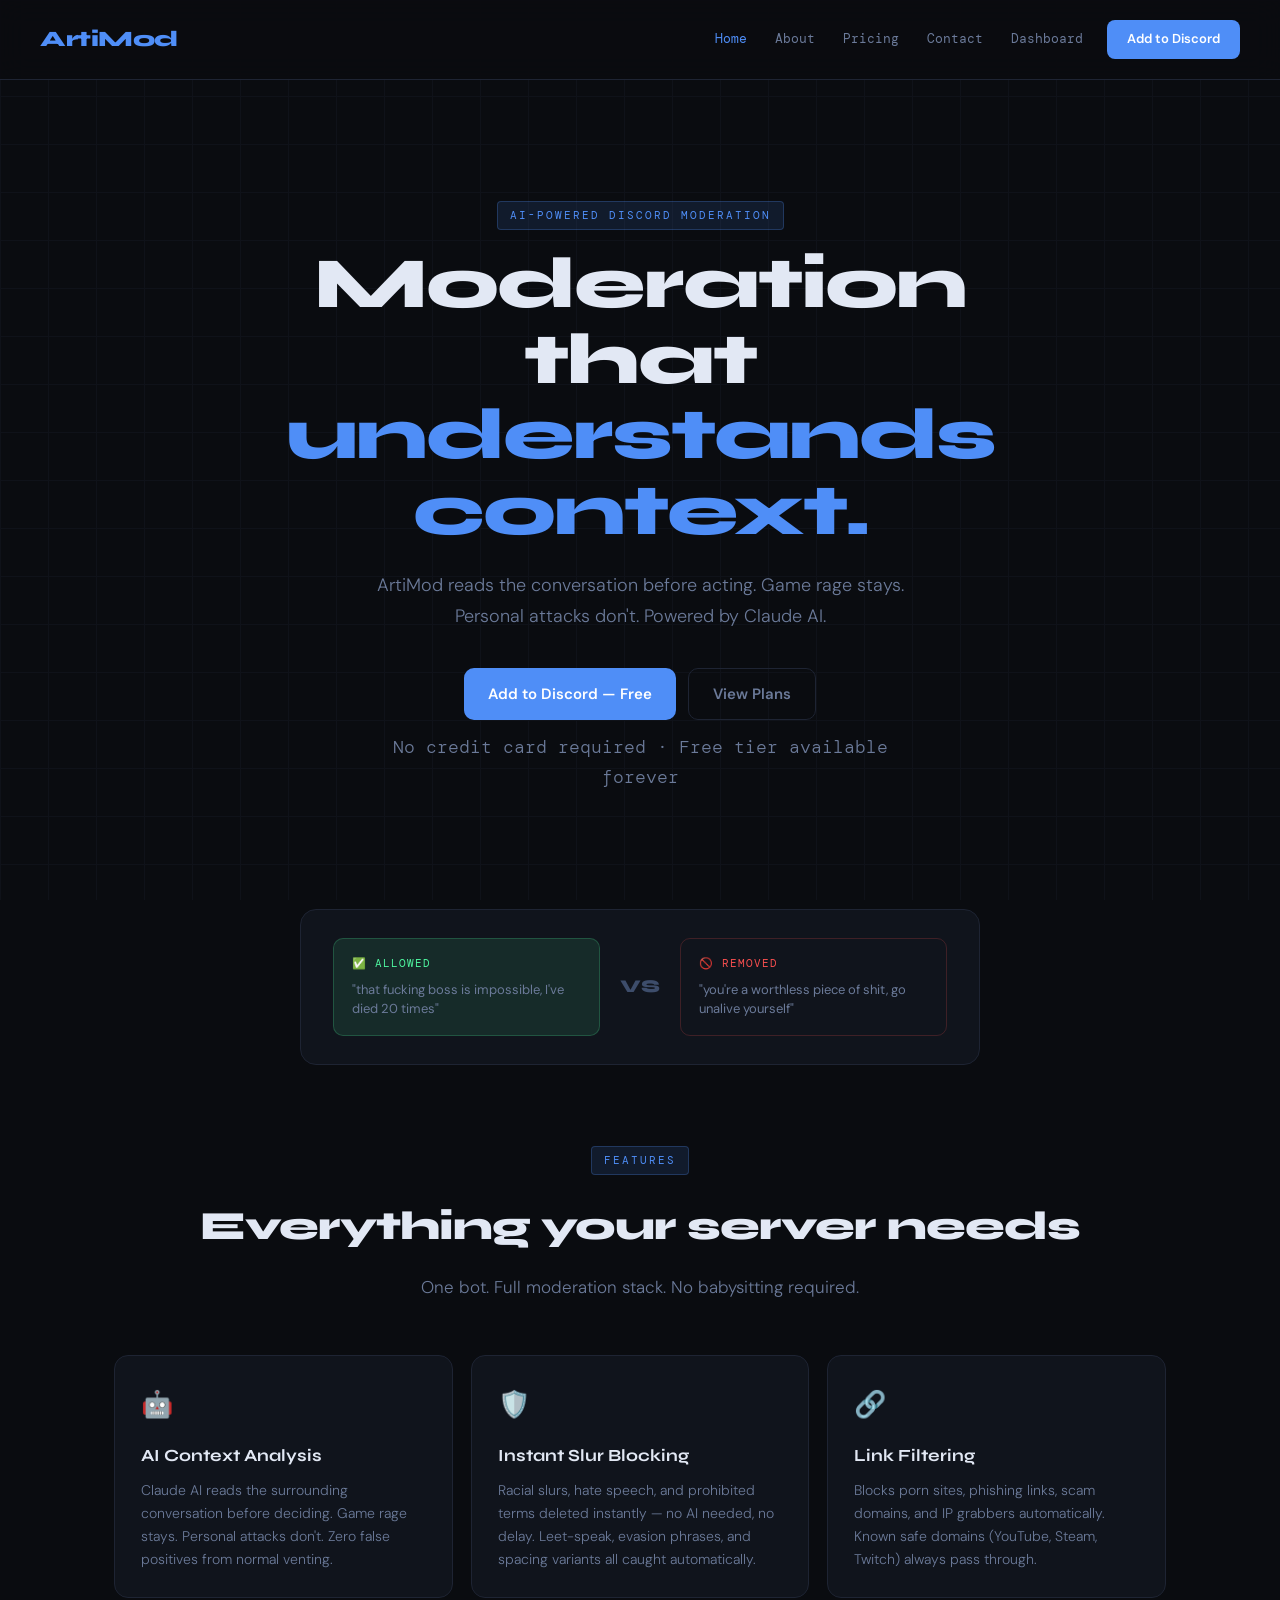
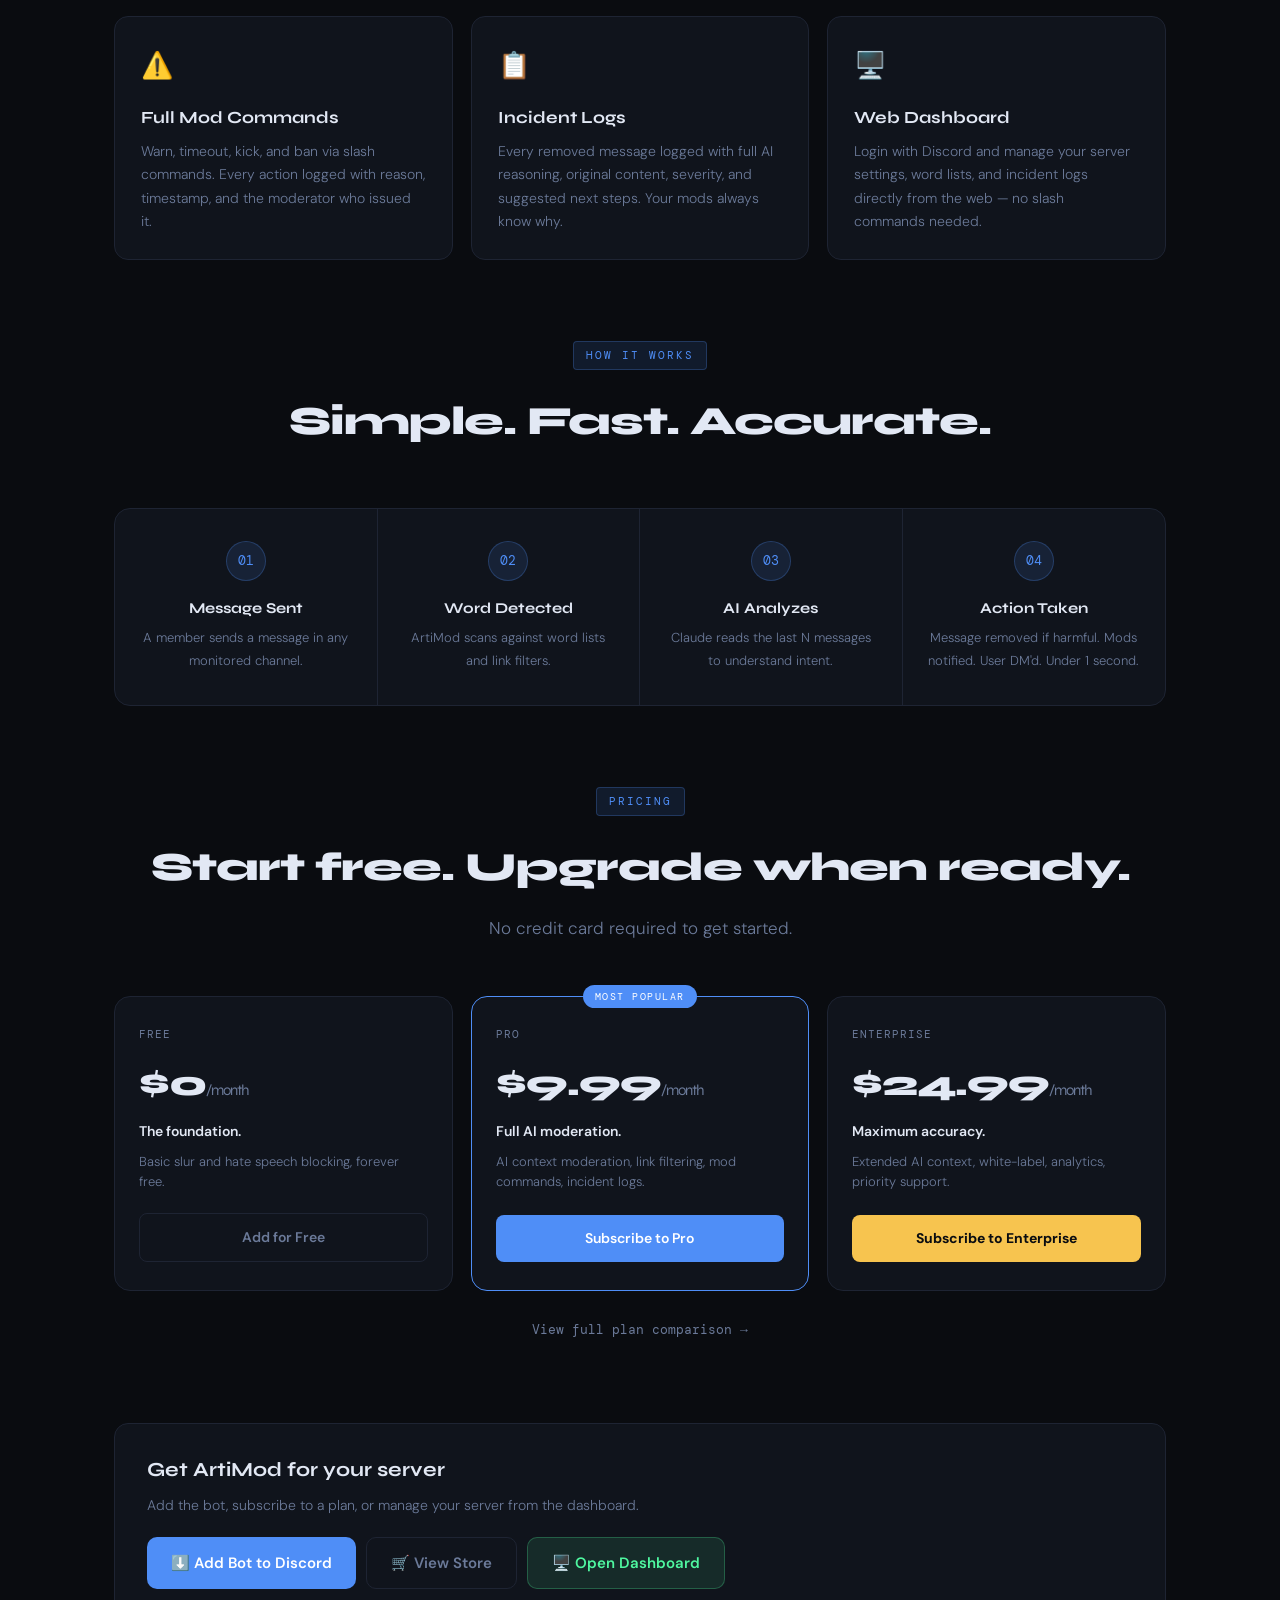
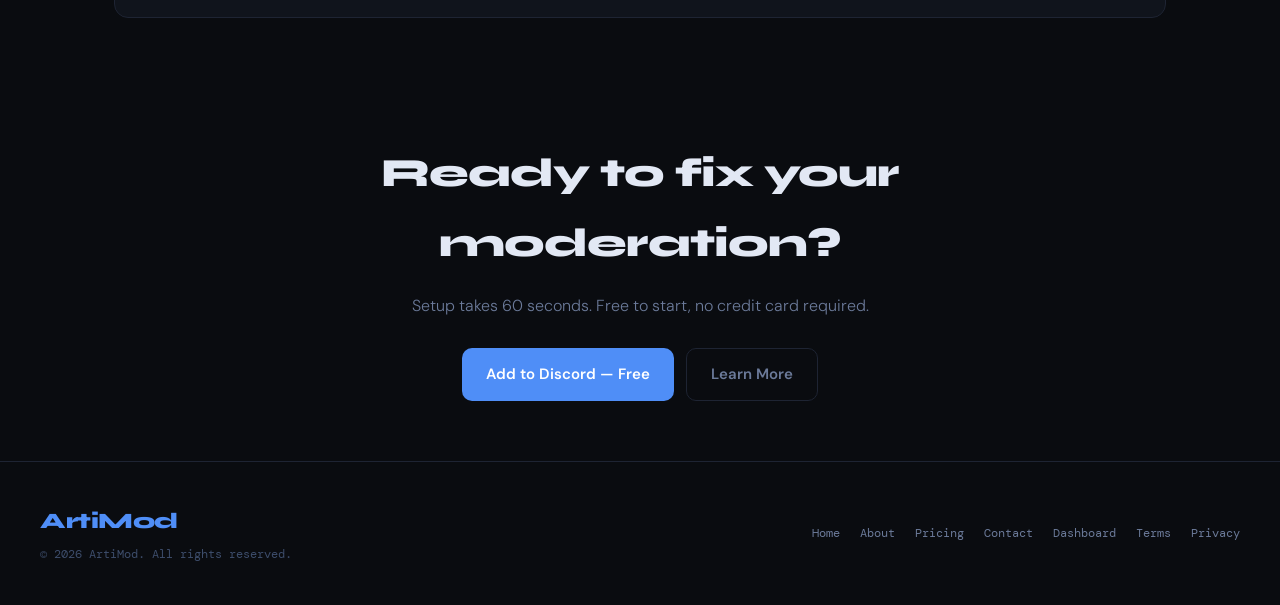
==== index.html @ 56ae344a "complete website rebuild" ====
<!DOCTYPE html>
<html lang="en">
<head>
  <meta charset="UTF-8">
  <meta name="viewport" content="width=device-width, initial-scale=1.0">
  <title>ArtiMod — AI-Powered Discord Moderation</title>
  <meta name="description" content="Context-aware Discord moderation powered by Claude AI. Game rage stays. Personal attacks don't.">
  <link rel="preconnect" href="https://fonts.googleapis.com">
  <link rel="preconnect" href="https://fonts.gstatic.com" crossorigin>
  <link href="https://fonts.googleapis.com/css2?family=Syne:wght@400;600;700;800&family=DM+Mono:wght@400;500&family=DM+Sans:wght@300;400;500;600&display=swap" rel="stylesheet">
  <link rel="stylesheet" href="shared.css">
  <style>
    /* ── Hero ── */
    .hero{position:relative;z-index:1;text-align:center;padding:120px 24px 80px;max-width:860px;margin:0 auto;}
    .hero h1{font-family:'Syne',sans-serif;font-size:clamp(38px,7vw,72px);font-weight:800;line-height:1.05;letter-spacing:-2px;margin-bottom:22px;}
    .hero h1 span{color:var(--accent);}
    .hero p{font-size:18px;color:var(--muted);font-weight:300;max-width:540px;margin:0 auto 36px;line-height:1.7;}
    .hero-btns{display:flex;gap:12px;justify-content:center;flex-wrap:wrap;margin-bottom:12px;}
    .hero-sub{font-size:12px;color:var(--dim);font-family:'DM Mono',monospace;}
    /* ── Context banner ── */
    .ctx-banner{position:relative;z-index:1;max-width:680px;margin:0 auto 80px;background:var(--surface);border:1px solid var(--border);border-radius:16px;padding:28px 32px;display:grid;grid-template-columns:1fr auto 1fr;gap:20px;align-items:center;}
    .ctx-example{padding:16px 18px;border-radius:10px;font-size:14px;line-height:1.5;}
    .ctx-good{background:var(--green-dim);border:1px solid rgba(79,247,160,.2);}
    .ctx-bad {background:var(--red-dim); border:1px solid rgba(247,79,79,.2);}
    .ctx-label-good{color:var(--green);font-family:'DM Mono',monospace;font-size:11px;letter-spacing:1px;text-transform:uppercase;margin-bottom:8px;}
    .ctx-label-bad {color:var(--red); font-family:'DM Mono',monospace;font-size:11px;letter-spacing:1px;text-transform:uppercase;margin-bottom:8px;}
    .ctx-text{color:var(--muted);font-size:13px;}
    .ctx-vs{text-align:center;font-family:'Syne',sans-serif;font-size:18px;font-weight:800;color:var(--dim);}
    /* ── Features ── */
    .feat-grid{display:grid;grid-template-columns:repeat(auto-fit,minmax(300px,1fr));gap:18px;}
    .feat-card{background:var(--surface);border:1px solid var(--border);border-radius:14px;padding:26px;transition:border-color .2s,transform .2s;}
    .feat-card:hover{border-color:var(--accent-glow);transform:translateY(-2px);}
    .feat-icon{font-size:26px;margin-bottom:14px;}
    .feat-card h3{font-family:'Syne',sans-serif;font-size:17px;font-weight:700;margin-bottom:8px;}
    .feat-card p{color:var(--muted);font-size:14px;font-weight:300;line-height:1.65;}
    /* ── How it works ── */
    .how-grid{display:grid;grid-template-columns:repeat(auto-fit,minmax(200px,1fr));gap:0;background:var(--surface);border:1px solid var(--border);border-radius:16px;overflow:hidden;}
    .how-step{padding:32px 24px;text-align:center;border-right:1px solid var(--border);}
    .how-step:last-child{border-right:none;}
    .step-num{width:40px;height:40px;border-radius:50%;background:var(--accent-dim);border:1px solid var(--accent-glow);display:flex;align-items:center;justify-content:center;margin:0 auto 14px;font-family:'DM Mono',monospace;font-size:13px;color:var(--accent);}
    .how-step h3{font-family:'Syne',sans-serif;font-size:15px;font-weight:700;margin-bottom:6px;}
    .how-step p{color:var(--muted);font-size:13px;font-weight:300;}
    /* ── CTA ── */
    .cta-section{position:relative;z-index:1;text-align:center;padding:60px 24px;max-width:580px;margin:0 auto;}
    .cta-section h2{font-family:'Syne',sans-serif;font-size:clamp(26px,4vw,40px);font-weight:800;letter-spacing:-1px;margin-bottom:14px;}
    .cta-section p{color:var(--muted);font-size:16px;margin-bottom:28px;font-weight:300;}
    /* ── Pricing preview ── */
    .price-grid{display:grid;grid-template-columns:repeat(3,1fr);gap:18px;margin-bottom:24px;}
    .price-card{background:var(--surface);border:1px solid var(--border);border-radius:16px;padding:28px 24px;position:relative;display:flex;flex-direction:column;}
    .price-card.featured{border-color:var(--accent);}
    .featured-badge{position:absolute;top:-12px;left:50%;transform:translateX(-50%);background:var(--accent);color:#fff;font-family:'DM Mono',monospace;font-size:10px;letter-spacing:1.5px;text-transform:uppercase;padding:3px 12px;border-radius:20px;white-space:nowrap;}
    .price-tier{font-family:'DM Mono',monospace;font-size:11px;letter-spacing:1px;text-transform:uppercase;color:var(--muted);margin-bottom:8px;}
    .price-amount{font-family:'Syne',sans-serif;font-size:36px;font-weight:800;letter-spacing:-1px;margin-bottom:4px;}
    .price-amount span{font-size:15px;color:var(--muted);font-weight:400;}
    .price-tagline{font-size:14px;font-weight:600;margin-bottom:8px;}
    .price-desc{color:var(--muted);font-size:13px;font-weight:300;margin-bottom:20px;line-height:1.6;flex-grow:1;}
    .price-btn{display:block;text-align:center;padding:11px;border-radius:8px;font-weight:600;font-size:14px;text-decoration:none;transition:all .2s;margin-top:auto;}
    .price-btn-primary{background:var(--accent);color:#fff;}
    .price-btn-primary:hover{opacity:.88;}
    .price-btn-outline{border:1px solid var(--border);color:var(--muted);}
    .price-btn-outline:hover{border-color:var(--accent);color:var(--accent);}
    .price-btn-yellow{background:var(--yellow);color:#0a0c10;font-weight:700;}
    .price-btn-yellow:hover{opacity:.88;}
    .pricing-note{text-align:center;margin-top:10px;}
    .pricing-note a{font-family:'DM Mono',monospace;font-size:13px;color:var(--muted);text-decoration:none;}
    .pricing-note a:hover{color:var(--accent);}
    /* Download bar */
    .download-bar{position:relative;z-index:1;max-width:1100px;margin:0 auto;padding:0 24px 60px;}
    .download-banner{background:var(--surface);border:1px solid var(--border);border-radius:14px;padding:28px 32px;display:flex;align-items:center;justify-content:space-between;gap:20px;flex-wrap:wrap;}
    .download-banner-text h3{font-family:'Syne',sans-serif;font-size:20px;font-weight:700;margin-bottom:6px;}
    .download-banner-text p{color:var(--muted);font-size:14px;font-weight:300;}
    .download-btns{display:flex;gap:10px;flex-wrap:wrap;}
    @media(max-width:900px){.price-grid{grid-template-columns:1fr;max-width:380px;margin-left:auto;margin-right:auto;}.ctx-banner{grid-template-columns:1fr;}.ctx-vs{display:none;}.how-grid{grid-template-columns:1fr 1fr;}.how-step{border-bottom:1px solid var(--border);border-right:none;}.how-step:last-child,.how-step:nth-last-child(-n+2){border-bottom:none;}.download-banner{flex-direction:column;text-align:center;}}
  </style>
</head>
<body>

<nav>
  <a href="index.html" class="logo">ArtiMod</a>
  <div class="nav-links">
    <a href="index.html" class="active">Home</a>
    <a href="about.html">About</a>
    <a href="pricing.html">Pricing</a>
    <a href="contact.html">Contact</a>
    <a href="dashboard.html">Dashboard</a>
    <a href="https://discord.com/application-directory/1484932978357436578/store" class="nav-cta" target="_blank" rel="noopener noreferrer">Add to Discord</a>
  </div>
</nav>

<!-- Hero -->
<div class="hero">
  <div class="tag-label">AI-Powered Discord Moderation</div>
  <h1>Moderation that<br><span>understands context.</span></h1>
  <p>ArtiMod reads the conversation before acting. Game rage stays. Personal attacks don't. Powered by Claude AI.</p>
  <div class="hero-btns">
    <a href="https://discord.com/application-directory/1484932978357436578/store" class="btn btn-primary" target="_blank" rel="noopener noreferrer">Add to Discord — Free</a>
    <a href="pricing.html" class="btn btn-outline">View Plans</a>
  </div>
  <p class="hero-sub">No credit card required · Free tier available forever</p>
</div>

<!-- Context example -->
<div class="ctx-banner">
  <div class="ctx-example ctx-good">
    <div class="ctx-label-good">✅ Allowed</div>
    <div class="ctx-text">"that fucking boss is impossible, I've died 20 times"</div>
  </div>
  <div class="ctx-vs">VS</div>
  <div class="ctx-example ctx-bad">
    <div class="ctx-label-bad">🚫 Removed</div>
    <div class="ctx-text">"you're a worthless piece of shit, go unalive yourself"</div>
  </div>
</div>

<!-- Features -->
<div class="section">
  <div class="section-header">
    <div class="tag-label">Features</div>
    <h2>Everything your server needs</h2>
    <p>One bot. Full moderation stack. No babysitting required.</p>
  </div>
  <div class="feat-grid">
    <div class="feat-card">
      <div class="feat-icon">🤖</div>
      <h3>AI Context Analysis</h3>
      <p>Claude AI reads the surrounding conversation before deciding. Game rage stays. Personal attacks don't. Zero false positives from normal venting.</p>
    </div>
    <div class="feat-card">
      <div class="feat-icon">🛡️</div>
      <h3>Instant Slur Blocking</h3>
      <p>Racial slurs, hate speech, and prohibited terms deleted instantly — no AI needed, no delay. Leet-speak, evasion phrases, and spacing variants all caught automatically.</p>
    </div>
    <div class="feat-card">
      <div class="feat-icon">🔗</div>
      <h3>Link Filtering</h3>
      <p>Blocks porn sites, phishing links, scam domains, and IP grabbers automatically. Known safe domains (YouTube, Steam, Twitch) always pass through.</p>
    </div>
    <div class="feat-card">
      <div class="feat-icon">⚠️</div>
      <h3>Full Mod Commands</h3>
      <p>Warn, timeout, kick, and ban via slash commands. Every action logged with reason, timestamp, and the moderator who issued it.</p>
    </div>
    <div class="feat-card">
      <div class="feat-icon">📋</div>
      <h3>Incident Logs</h3>
      <p>Every removed message logged with full AI reasoning, original content, severity, and suggested next steps. Your mods always know why.</p>
    </div>
    <div class="feat-card">
      <div class="feat-icon">🖥️</div>
      <h3>Web Dashboard</h3>
      <p>Login with Discord and manage your server settings, word lists, and incident logs directly from the web — no slash commands needed.</p>
    </div>
  </div>
</div>

<!-- How it works -->
<div class="section">
  <div class="section-header">
    <div class="tag-label">How It Works</div>
    <h2>Simple. Fast. Accurate.</h2>
  </div>
  <div class="how-grid">
    <div class="how-step">
      <div class="step-num">01</div>
      <h3>Message Sent</h3>
      <p>A member sends a message in any monitored channel.</p>
    </div>
    <div class="how-step">
      <div class="step-num">02</div>
      <h3>Word Detected</h3>
      <p>ArtiMod scans against word lists and link filters.</p>
    </div>
    <div class="how-step">
      <div class="step-num">03</div>
      <h3>AI Analyzes</h3>
      <p>Claude reads the last N messages to understand intent.</p>
    </div>
    <div class="how-step">
      <div class="step-num">04</div>
      <h3>Action Taken</h3>
      <p>Message removed if harmful. Mods notified. User DM'd. Under 1 second.</p>
    </div>
  </div>
</div>

<!-- Pricing preview -->
<div class="section">
  <div class="section-header">
    <div class="tag-label">Pricing</div>
    <h2>Start free. Upgrade when ready.</h2>
    <p>No credit card required to get started.</p>
  </div>
  <div class="price-grid">
    <div class="price-card">
      <div class="price-tier">Free</div>
      <div class="price-amount">$0<span>/month</span></div>
      <div class="price-tagline">The foundation.</div>
      <div class="price-desc">Basic slur and hate speech blocking, forever free.</div>
      <a href="https://discord.com/application-directory/1484932978357436578/store" class="price-btn price-btn-outline" target="_blank" rel="noopener noreferrer">Add for Free</a>
    </div>
    <div class="price-card featured">
      <div class="featured-badge">Most Popular</div>
      <div class="price-tier">Pro</div>
      <div class="price-amount">$9.99<span>/month</span></div>
      <div class="price-tagline">Full AI moderation.</div>
      <div class="price-desc">AI context moderation, link filtering, mod commands, incident logs.</div>
      <a href="https://discord.com/application-directory/1484932978357436578/store/1485029594380894260" class="price-btn price-btn-primary" target="_blank" rel="noopener noreferrer">Subscribe to Pro</a>
    </div>
    <div class="price-card">
      <div class="price-tier">Enterprise</div>
      <div class="price-amount">$24.99<span>/month</span></div>
      <div class="price-tagline">Maximum accuracy.</div>
      <div class="price-desc">Extended AI context, white-label, analytics, priority support.</div>
      <a href="https://discord.com/application-directory/1484932978357436578/store/1485031626428645567" class="price-btn price-btn-yellow" target="_blank" rel="noopener noreferrer">Subscribe to Enterprise</a>
    </div>
  </div>
  <div class="pricing-note"><a href="pricing.html">View full plan comparison →</a></div>
</div>

<!-- Download + Store bar -->
<div class="download-bar">
  <div class="download-banner">
    <div class="download-banner-text">
      <h3>Get ArtiMod for your server</h3>
      <p>Add the bot, subscribe to a plan, or manage your server from the dashboard.</p>
    </div>
    <div class="download-btns">
      <a href="https://discord.com/oauth2/authorize?client_id=1484932978357436578&permissions=1099780130870&scope=bot+applications.commands"
         class="btn btn-primary" target="_blank" rel="noopener noreferrer">
        ⬇️ Add Bot to Discord
      </a>
      <a href="https://discord.com/application-directory/1484932978357436578/store"
         class="btn btn-outline" target="_blank" rel="noopener noreferrer">
        🛒 View Store
      </a>
      <a href="https://dashboard.artimod.org"
         class="btn btn-green" target="_blank" rel="noopener noreferrer">
        🖥️ Open Dashboard
      </a>
    </div>
  </div>
</div>

<!-- CTA -->
<div class="cta-section">
  <h2>Ready to fix your moderation?</h2>
  <p>Setup takes 60 seconds. Free to start, no credit card required.</p>
  <div style="display:flex;gap:12px;justify-content:center;flex-wrap:wrap;">
    <a href="https://discord.com/oauth2/authorize?client_id=1484932978357436578&permissions=1099780130870&scope=bot+applications.commands" class="btn btn-primary" target="_blank" rel="noopener noreferrer">Add to Discord — Free</a>
    <a href="about.html" class="btn btn-outline">Learn More</a>
  </div>
</div>

<footer>
  <div class="footer-left">
    <a href="index.html" class="logo">ArtiMod</a>
    <p>© 2026 ArtiMod. All rights reserved.</p>
  </div>
  <div class="footer-links">
    <a href="index.html">Home</a>
    <a href="about.html">About</a>
    <a href="pricing.html">Pricing</a>
    <a href="contact.html">Contact</a>
    <a href="dashboard.html">Dashboard</a>
    <a href="tos.html">Terms</a>
    <a href="privacy.html">Privacy</a>
  </div>
</footer>

</body>
</html>
---- shared.css ----
/* ArtiMod Website — Shared Styles
   All pages import this via <link rel="stylesheet" href="/shared.css">
   Matches the dark grid aesthetic across the full site.
*/
:root {
  --bg:#0a0c10; --surface:#10141c; --surface2:#151922; --border:#1e2433;
  --accent:#4f8ef7; --accent-dim:rgba(79,142,247,0.12); --accent-glow:rgba(79,142,247,0.25);
  --text:#e2e8f4; --muted:#6b7a99; --dim:#3d4d6b;
  --green:#4ff7a0; --green-dim:rgba(79,247,160,0.10);
  --yellow:#f7c44f; --yellow-dim:rgba(247,196,79,0.10);
  --red:#f74f4f;
}
*,*::before,*::after{margin:0;padding:0;box-sizing:border-box;}
body{background:var(--bg);color:var(--text);font-family:'DM Sans',sans-serif;font-size:16px;line-height:1.75;min-height:100vh;overflow-x:hidden;}
body::before{content:'';position:fixed;inset:0;background-image:linear-gradient(var(--border) 1px,transparent 1px),linear-gradient(90deg,var(--border) 1px,transparent 1px);background-size:48px 48px;opacity:.28;pointer-events:none;z-index:0;}
nav{position:sticky;top:0;z-index:100;display:flex;align-items:center;justify-content:space-between;padding:20px 40px;border-bottom:1px solid var(--border);background:rgba(10,12,16,.9);backdrop-filter:blur(14px);}
.logo{font-family:'Syne',sans-serif;font-size:22px;font-weight:800;color:var(--accent);text-decoration:none;letter-spacing:-.5px;}
.nav-links{display:flex;align-items:center;gap:4px;}
.nav-links a{font-family:'DM Mono',monospace;font-size:13px;color:var(--muted);text-decoration:none;padding:6px 12px;border-radius:6px;transition:color .2s,background .2s;}
.nav-links a:hover{color:var(--text);background:var(--surface2);}
.nav-links a.active{color:var(--accent);}
.nav-cta{background:var(--accent)!important;color:#fff!important;font-family:'DM Sans',sans-serif!important;font-weight:600!important;padding:8px 20px!important;border-radius:8px!important;margin-left:8px;}
.nav-cta:hover{opacity:.88!important;background:var(--accent)!important;}
footer{position:relative;z-index:1;border-top:1px solid var(--border);padding:40px;display:flex;justify-content:space-between;align-items:center;flex-wrap:wrap;gap:16px;}
.footer-left p{font-size:12px;color:var(--dim);margin-top:4px;font-family:'DM Mono',monospace;}
.footer-links{display:flex;gap:20px;flex-wrap:wrap;}
.footer-links a{font-family:'DM Mono',monospace;font-size:12px;color:var(--muted);text-decoration:none;transition:color .2s;}
.footer-links a:hover{color:var(--accent);}
.btn{display:inline-flex;align-items:center;gap:8px;padding:12px 24px;border-radius:10px;font-family:'DM Sans',sans-serif;font-size:15px;font-weight:600;text-decoration:none;transition:all .2s;cursor:pointer;border:none;}
.btn-primary{background:var(--accent);color:#fff;}
.btn-primary:hover{opacity:.88;transform:translateY(-1px);}
.btn-outline{background:transparent;color:var(--muted);border:1px solid var(--border);}
.btn-outline:hover{border-color:var(--accent);color:var(--accent);}
.btn-green{background:var(--green-dim);color:var(--green);border:1px solid rgba(79,247,160,.25);}
.btn-green:hover{background:rgba(79,247,160,.2);}
.wrap{position:relative;z-index:1;max-width:1100px;margin:0 auto;padding:0 24px 80px;}
.wrap-narrow{position:relative;z-index:1;max-width:780px;margin:0 auto;padding:0 24px 80px;}
.section{position:relative;z-index:1;max-width:1100px;margin:0 auto;padding:0 24px 80px;}
.section-header{text-align:center;margin-bottom:52px;}
.section-header h2{font-family:'Syne',sans-serif;font-size:clamp(26px,4vw,40px);font-weight:800;letter-spacing:-1px;}
.section-header p{color:var(--muted);font-size:17px;margin-top:12px;font-weight:300;}
.tag-label{display:inline-block;font-family:'DM Mono',monospace;font-size:11px;letter-spacing:2px;text-transform:uppercase;color:var(--accent);background:var(--accent-dim);border:1px solid var(--accent-glow);padding:4px 12px;border-radius:4px;margin-bottom:16px;}
@media(max-width:768px){nav{padding:18px 20px;}.nav-links{display:none;}footer{padding:32px 20px;flex-direction:column;align-items:flex-start;}}
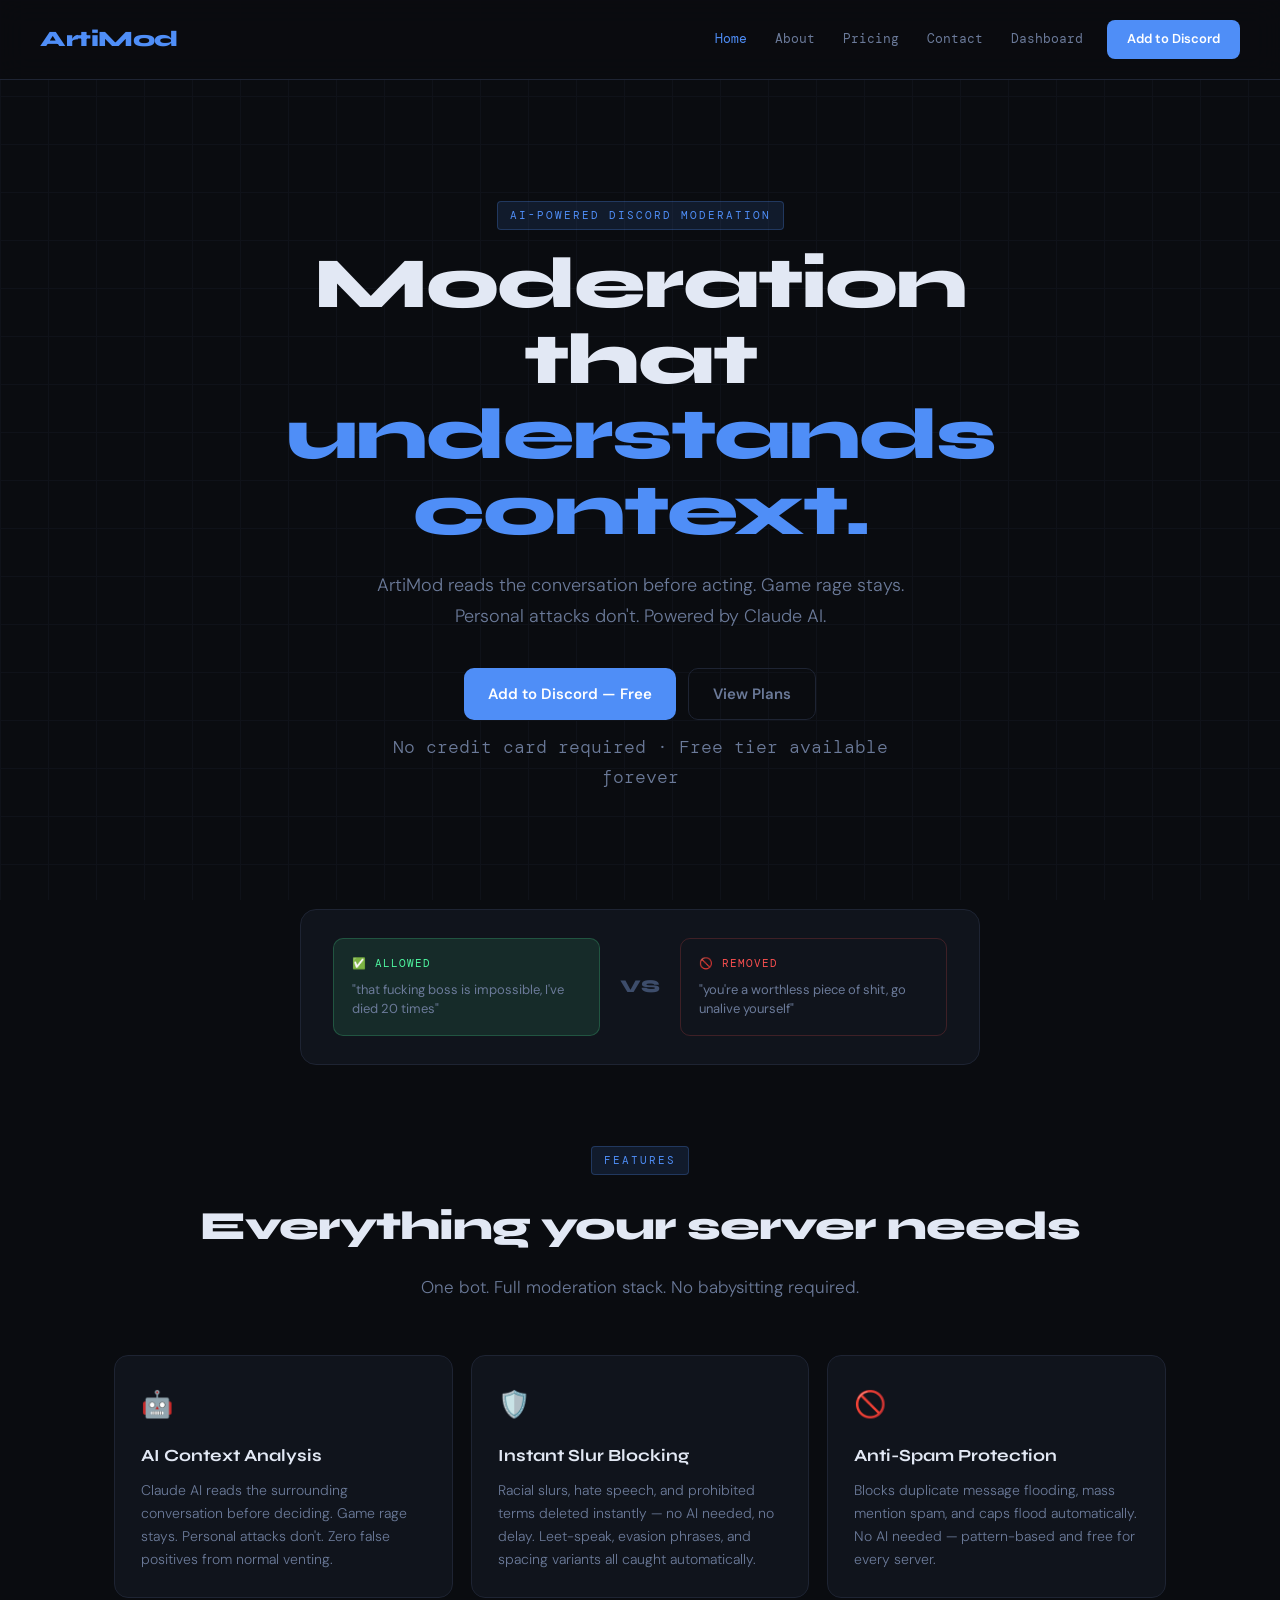
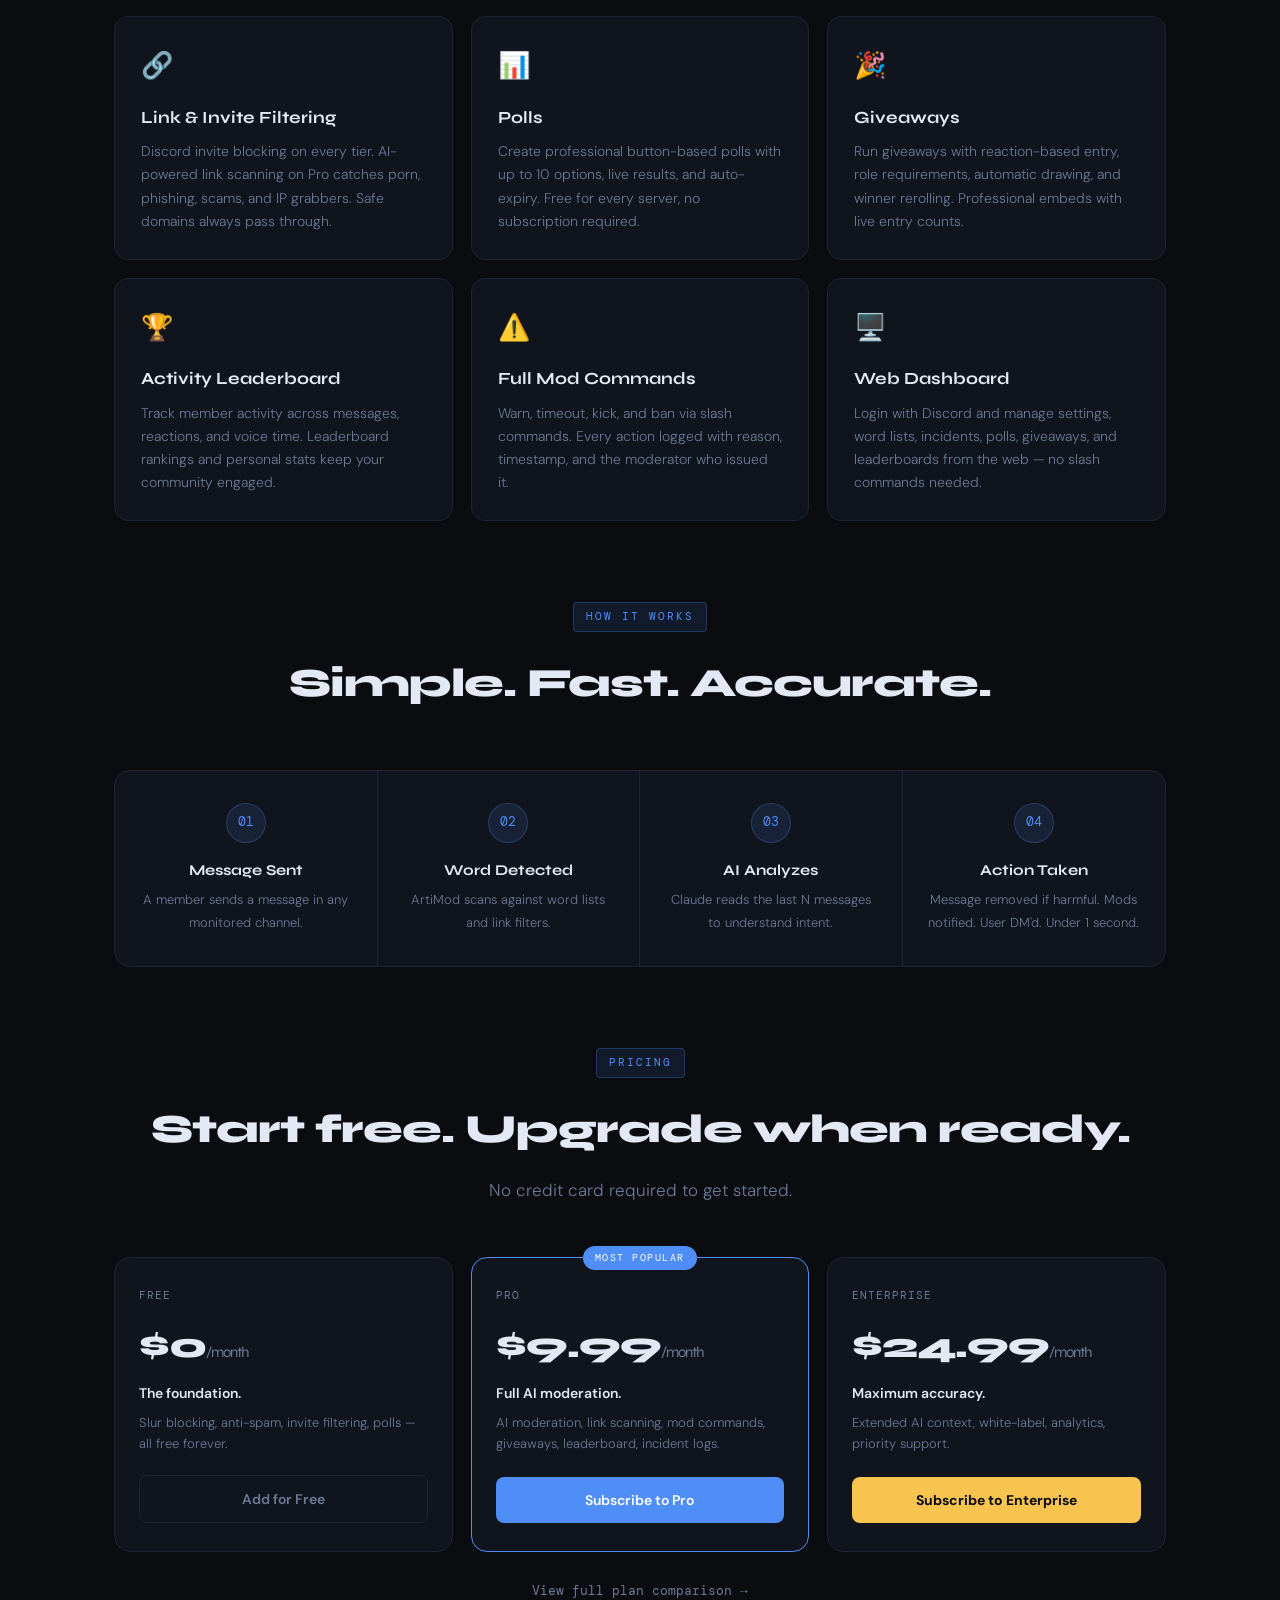
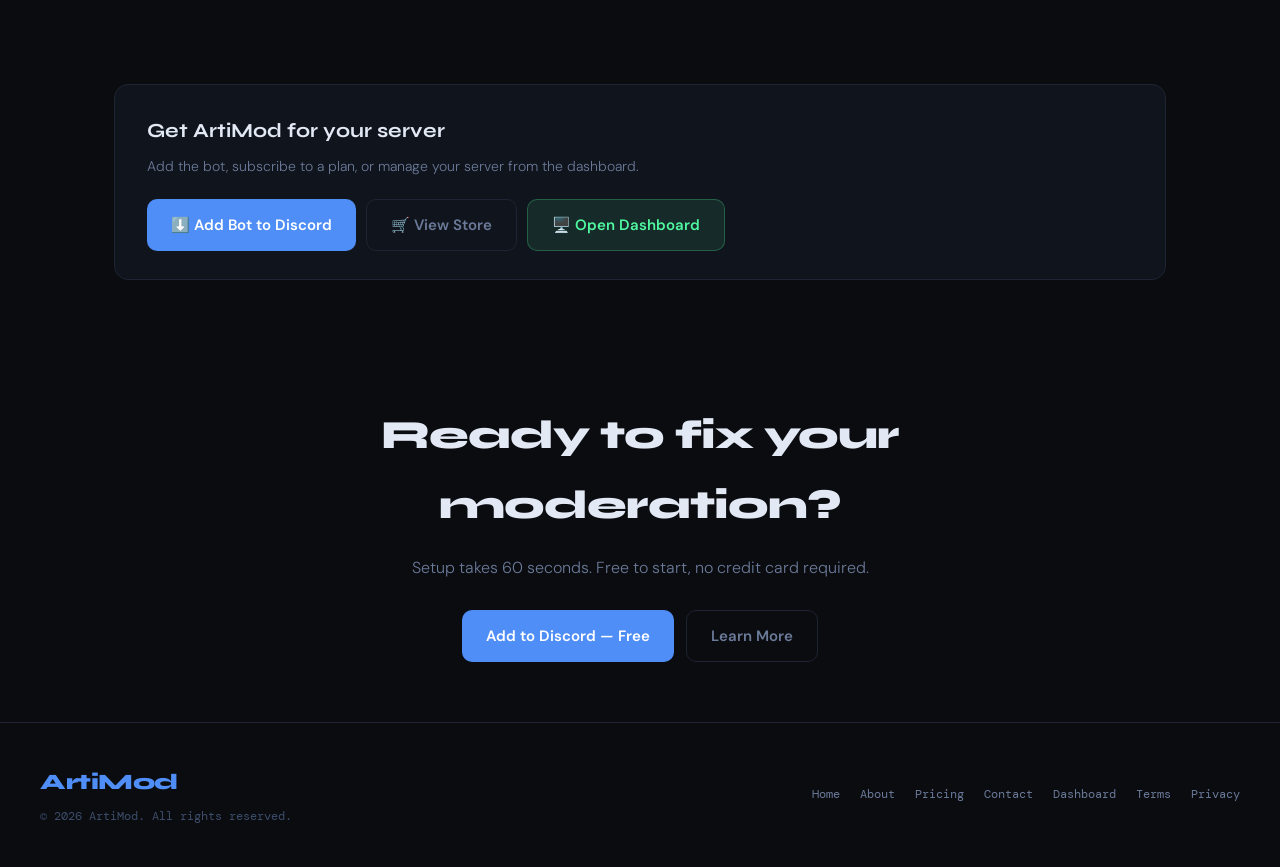
==== commit b5f762f7: "v2: updated features and pricing for polls, giveaways, leaderboard, anti-spam, free tier" ====
--- a/index.html
+++ b/index.html
@@ -131,9 +131,29 @@
       <p>Racial slurs, hate speech, and prohibited terms deleted instantly — no AI needed, no delay. Leet-speak, evasion phrases, and spacing variants all caught automatically.</p>
     </div>
     <div class="feat-card">
+      <div class="feat-icon">🚫</div>
+      <h3>Anti-Spam Protection</h3>
+      <p>Blocks duplicate message flooding, mass mention spam, and caps flood automatically. No AI needed — pattern-based and free for every server.</p>
+    </div>
+    <div class="feat-card">
       <div class="feat-icon">🔗</div>
-      <h3>Link Filtering</h3>
-      <p>Blocks porn sites, phishing links, scam domains, and IP grabbers automatically. Known safe domains (YouTube, Steam, Twitch) always pass through.</p>
+      <h3>Link &amp; Invite Filtering</h3>
+      <p>Discord invite blocking on every tier. AI-powered link scanning on Pro catches porn, phishing, scams, and IP grabbers. Safe domains always pass through.</p>
+    </div>
+    <div class="feat-card">
+      <div class="feat-icon">📊</div>
+      <h3>Polls</h3>
+      <p>Create professional button-based polls with up to 10 options, live results, and auto-expiry. Free for every server, no subscription required.</p>
+    </div>
+    <div class="feat-card">
+      <div class="feat-icon">🎉</div>
+      <h3>Giveaways</h3>
+      <p>Run giveaways with reaction-based entry, role requirements, automatic drawing, and winner rerolling. Professional embeds with live entry counts.</p>
+    </div>
+    <div class="feat-card">
+      <div class="feat-icon">🏆</div>
+      <h3>Activity Leaderboard</h3>
+      <p>Track member activity across messages, reactions, and voice time. Leaderboard rankings and personal stats keep your community engaged.</p>
     </div>
     <div class="feat-card">
       <div class="feat-icon">⚠️</div>
@@ -141,14 +161,9 @@
       <p>Warn, timeout, kick, and ban via slash commands. Every action logged with reason, timestamp, and the moderator who issued it.</p>
     </div>
     <div class="feat-card">
-      <div class="feat-icon">📋</div>
-      <h3>Incident Logs</h3>
-      <p>Every removed message logged with full AI reasoning, original content, severity, and suggested next steps. Your mods always know why.</p>
-    </div>
-    <div class="feat-card">
       <div class="feat-icon">🖥️</div>
       <h3>Web Dashboard</h3>
-      <p>Login with Discord and manage your server settings, word lists, and incident logs directly from the web — no slash commands needed.</p>
+      <p>Login with Discord and manage settings, word lists, incidents, polls, giveaways, and leaderboards from the web — no slash commands needed.</p>
     </div>
   </div>
 </div>
@@ -195,7 +210,7 @@
       <div class="price-tier">Free</div>
       <div class="price-amount">$0<span>/month</span></div>
       <div class="price-tagline">The foundation.</div>
-      <div class="price-desc">Basic slur and hate speech blocking, forever free.</div>
+      <div class="price-desc">Slur blocking, anti-spam, invite filtering, polls — all free forever.</div>
       <a href="https://discord.com/application-directory/1484932978357436578/store" class="price-btn price-btn-outline" target="_blank" rel="noopener noreferrer">Add for Free</a>
     </div>
     <div class="price-card featured">
@@ -203,7 +218,7 @@
       <div class="price-tier">Pro</div>
       <div class="price-amount">$9.99<span>/month</span></div>
       <div class="price-tagline">Full AI moderation.</div>
-      <div class="price-desc">AI context moderation, link filtering, mod commands, incident logs.</div>
+      <div class="price-desc">AI moderation, link scanning, mod commands, giveaways, leaderboard, incident logs.</div>
       <a href="https://discord.com/application-directory/1484932978357436578/store/1485029594380894260" class="price-btn price-btn-primary" target="_blank" rel="noopener noreferrer">Subscribe to Pro</a>
     </div>
     <div class="price-card">
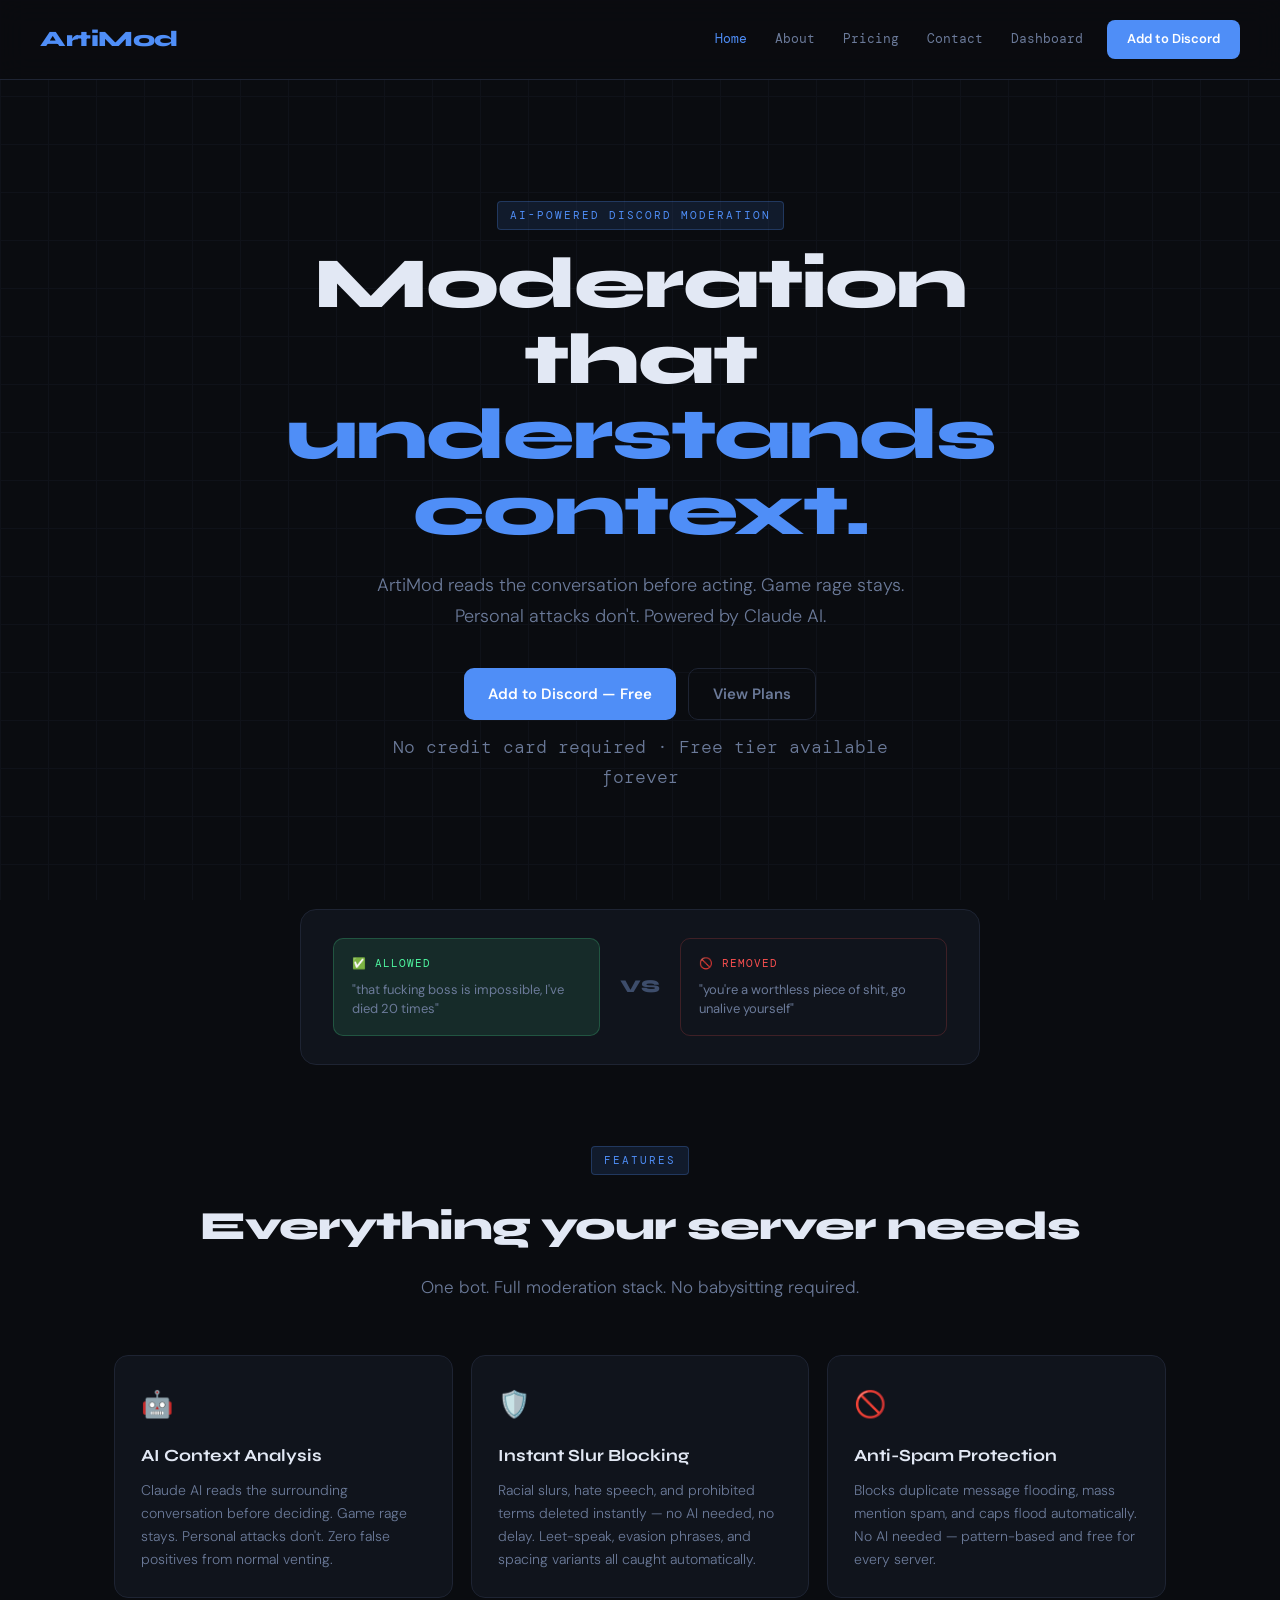
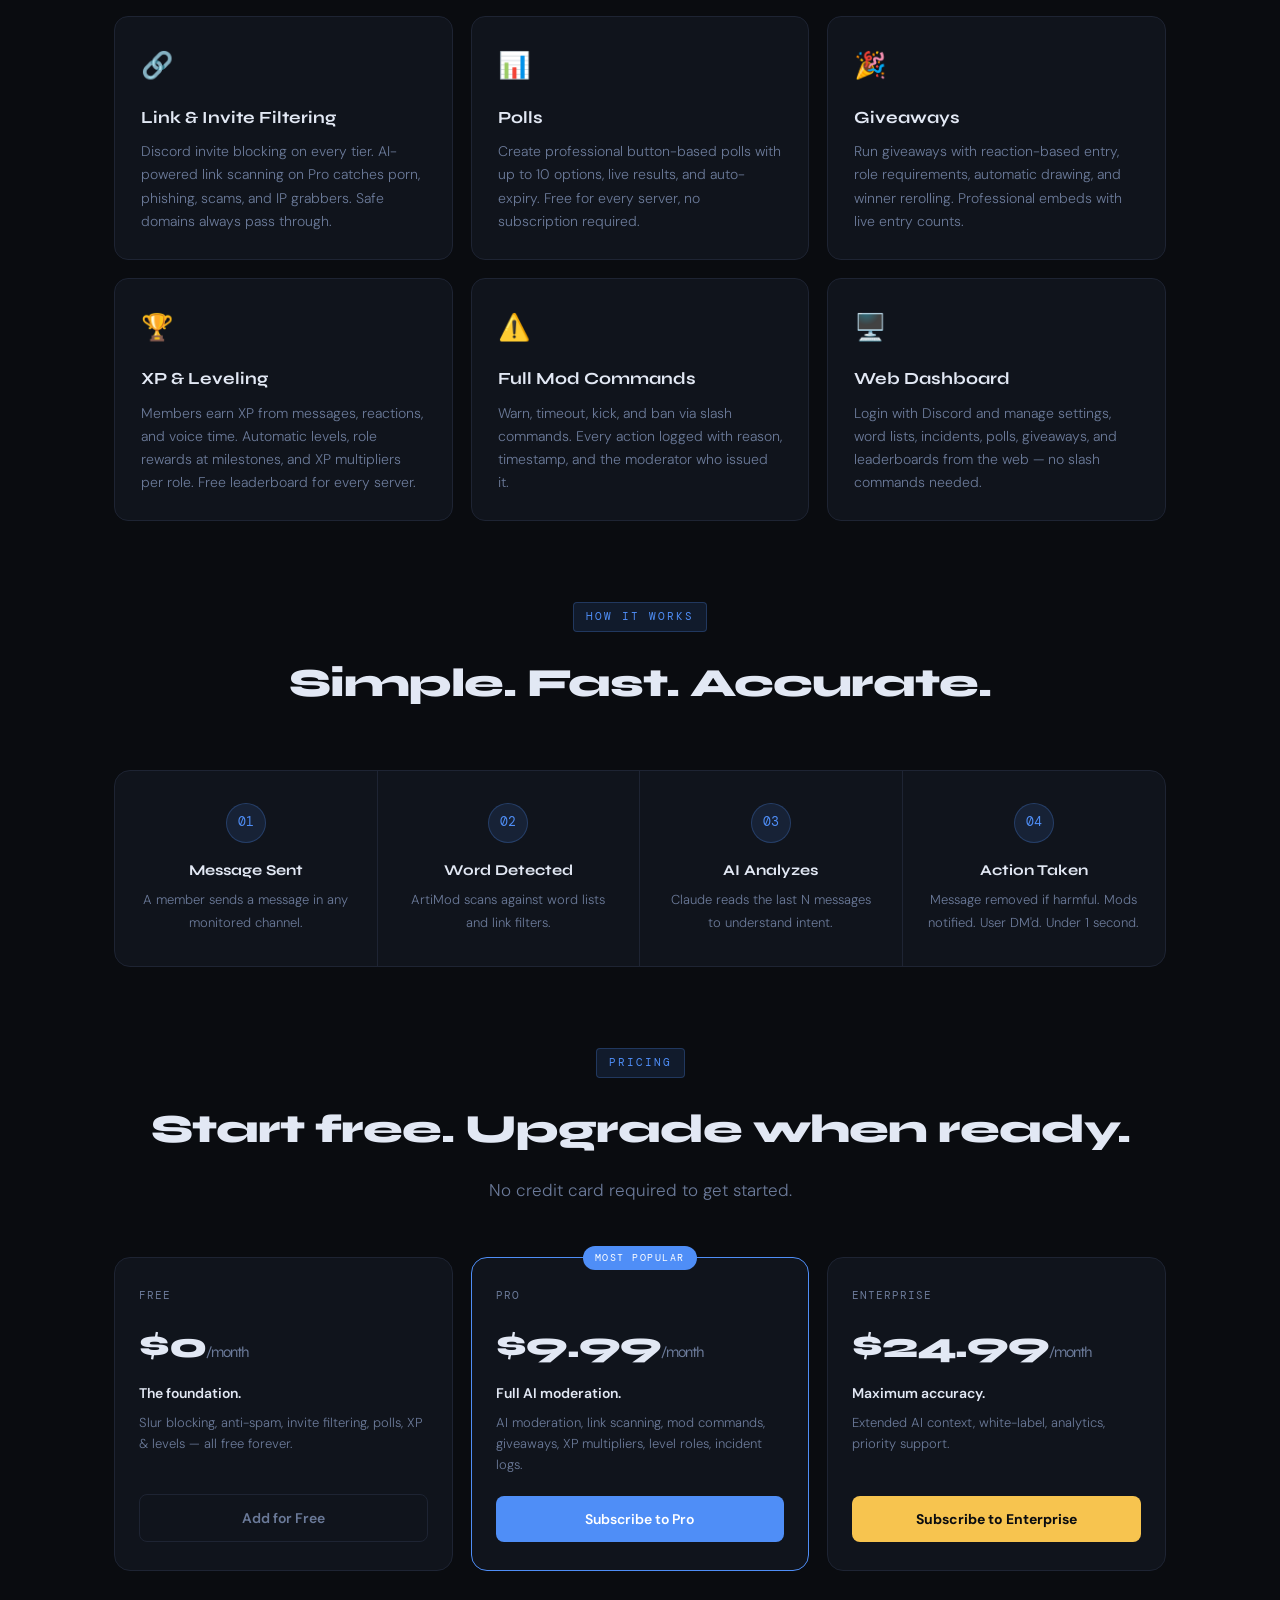
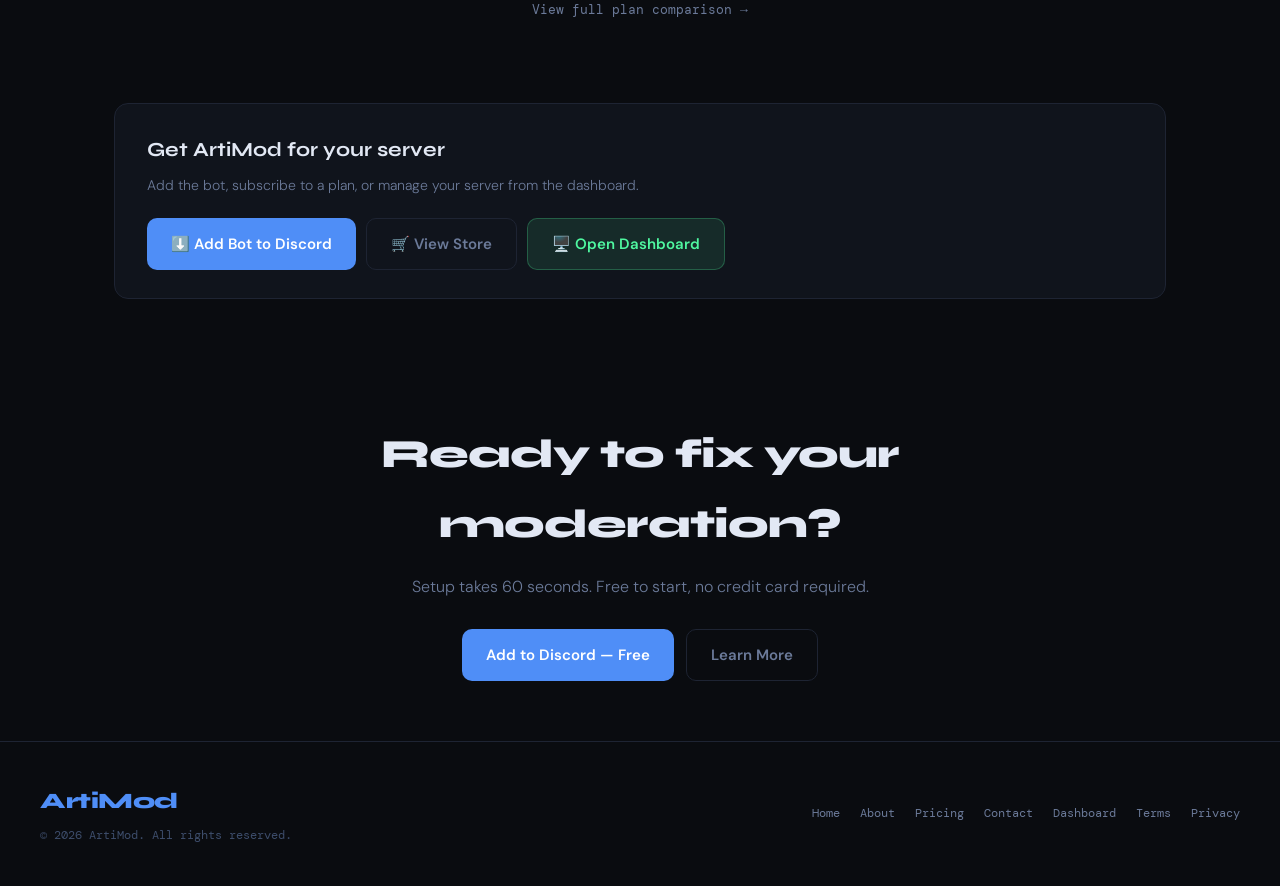
==== commit 9f50ba1f: "v3: XP/levels now free, added multipliers and level roles to Pro features" ====
--- a/index.html
+++ b/index.html
@@ -152,8 +152,8 @@
     </div>
     <div class="feat-card">
       <div class="feat-icon">🏆</div>
-      <h3>Activity Leaderboard</h3>
-      <p>Track member activity across messages, reactions, and voice time. Leaderboard rankings and personal stats keep your community engaged.</p>
+      <h3>XP &amp; Leveling</h3>
+      <p>Members earn XP from messages, reactions, and voice time. Automatic levels, role rewards at milestones, and XP multipliers per role. Free leaderboard for every server.</p>
     </div>
     <div class="feat-card">
       <div class="feat-icon">⚠️</div>
@@ -210,7 +210,7 @@
       <div class="price-tier">Free</div>
       <div class="price-amount">$0<span>/month</span></div>
       <div class="price-tagline">The foundation.</div>
-      <div class="price-desc">Slur blocking, anti-spam, invite filtering, polls — all free forever.</div>
+      <div class="price-desc">Slur blocking, anti-spam, invite filtering, polls, XP &amp; levels — all free forever.</div>
       <a href="https://discord.com/application-directory/1484932978357436578/store" class="price-btn price-btn-outline" target="_blank" rel="noopener noreferrer">Add for Free</a>
     </div>
     <div class="price-card featured">
@@ -218,7 +218,7 @@
       <div class="price-tier">Pro</div>
       <div class="price-amount">$9.99<span>/month</span></div>
       <div class="price-tagline">Full AI moderation.</div>
-      <div class="price-desc">AI moderation, link scanning, mod commands, giveaways, leaderboard, incident logs.</div>
+      <div class="price-desc">AI moderation, link scanning, mod commands, giveaways, XP multipliers, level roles, incident logs.</div>
       <a href="https://discord.com/application-directory/1484932978357436578/store/1485029594380894260" class="price-btn price-btn-primary" target="_blank" rel="noopener noreferrer">Subscribe to Pro</a>
     </div>
     <div class="price-card">
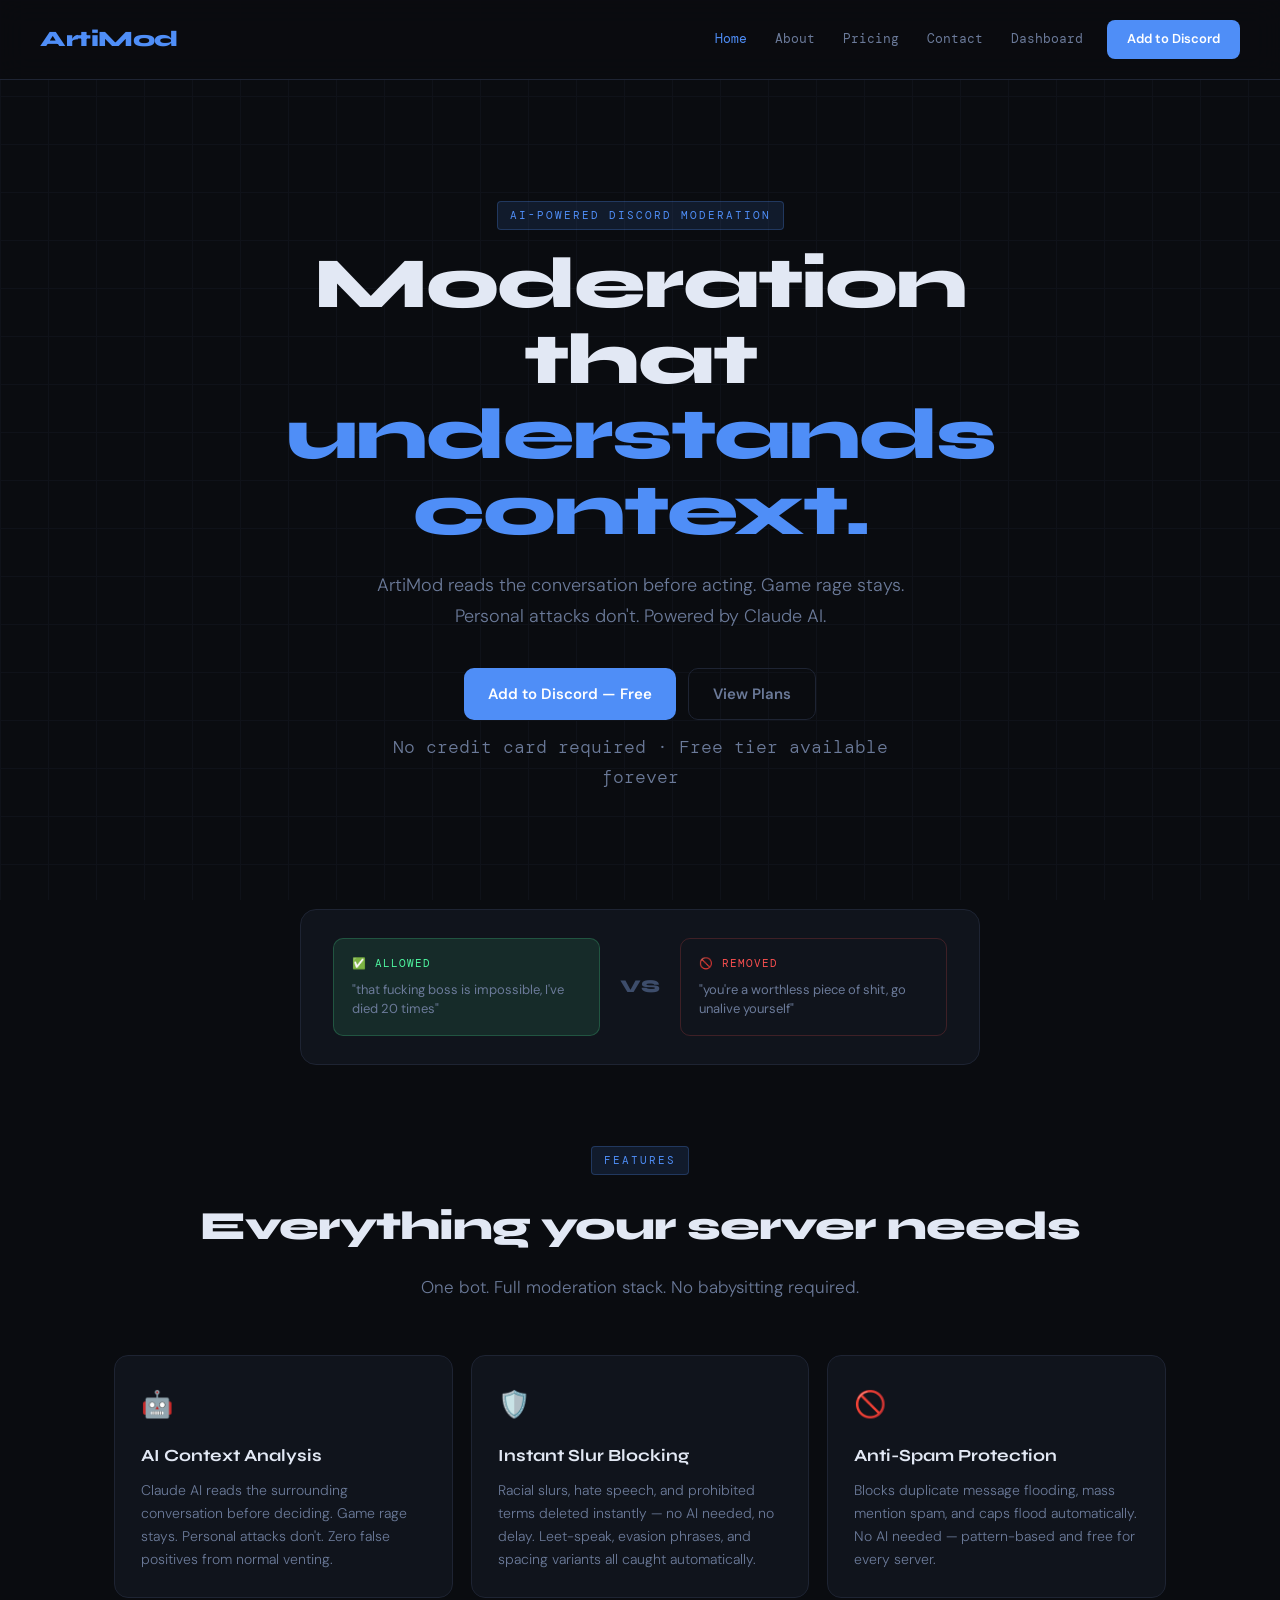
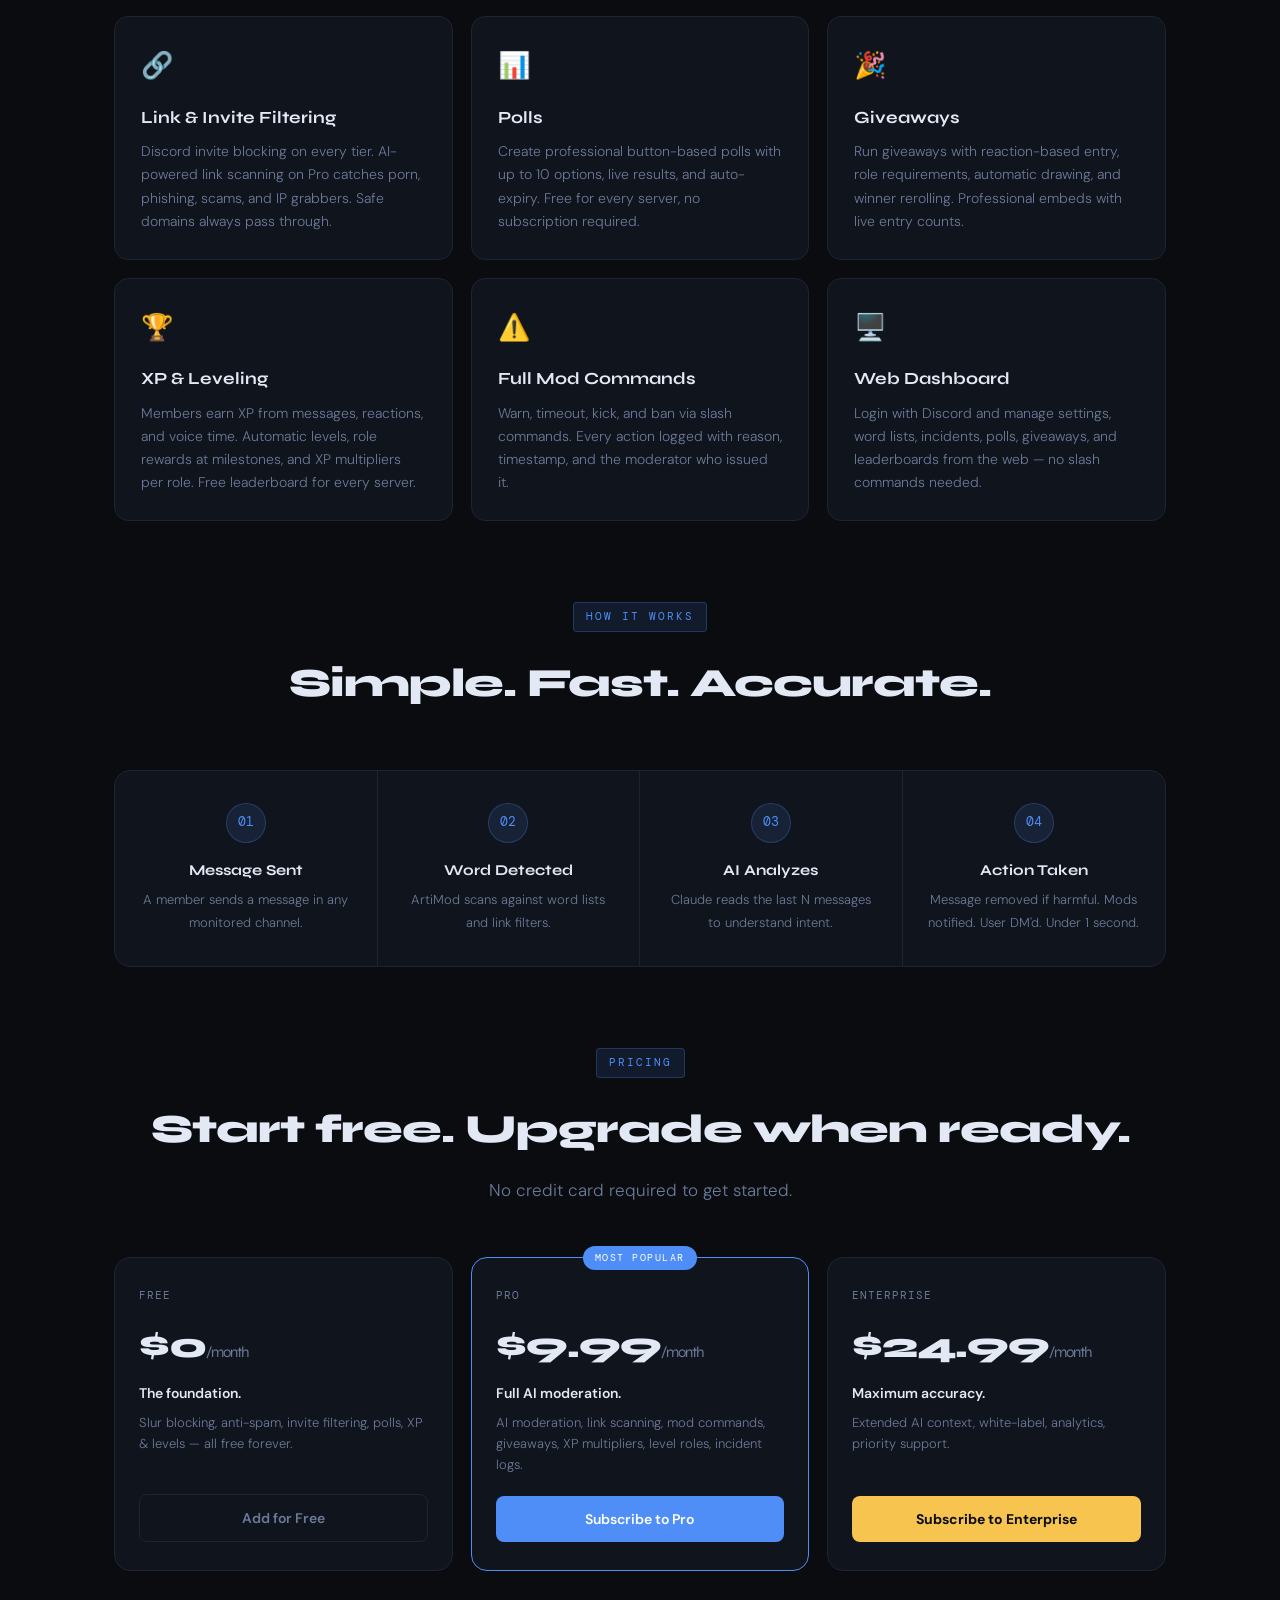
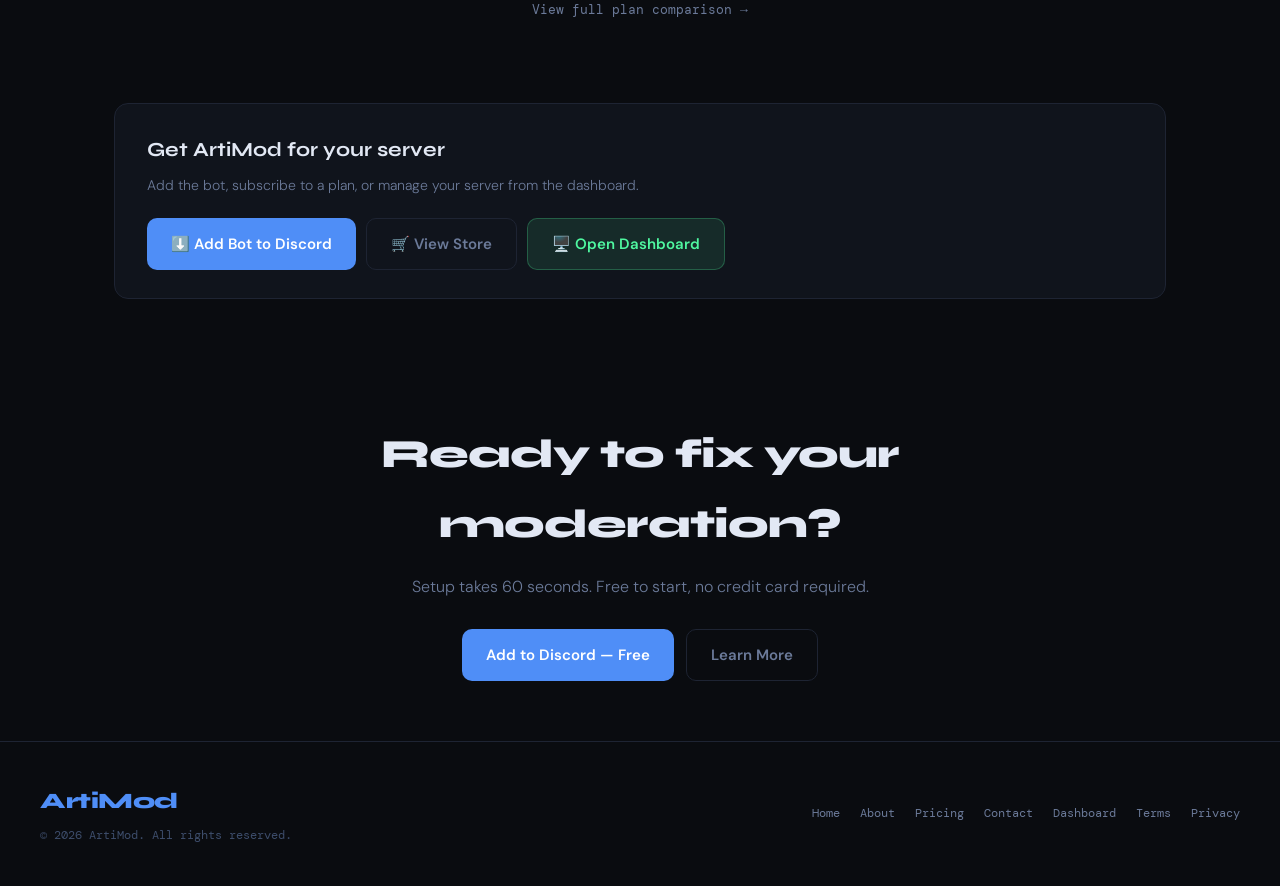
==== commit 72fbc747: "update invite link with Manage Roles permission" ====
--- a/index.html
+++ b/index.html
@@ -240,7 +240,7 @@
       <p>Add the bot, subscribe to a plan, or manage your server from the dashboard.</p>
     </div>
     <div class="download-btns">
-      <a href="https://discord.com/oauth2/authorize?client_id=1484932978357436578&permissions=1099780130870&scope=bot+applications.commands"
+      <a href="https://discord.com/oauth2/authorize?client_id=1484932978357436578&permissions=1099780189254&integration_type=0&scope=bot+applications.commands"
          class="btn btn-primary" target="_blank" rel="noopener noreferrer">
         ⬇️ Add Bot to Discord
       </a>
@@ -261,7 +261,7 @@
   <h2>Ready to fix your moderation?</h2>
   <p>Setup takes 60 seconds. Free to start, no credit card required.</p>
   <div style="display:flex;gap:12px;justify-content:center;flex-wrap:wrap;">
-    <a href="https://discord.com/oauth2/authorize?client_id=1484932978357436578&permissions=1099780130870&scope=bot+applications.commands" class="btn btn-primary" target="_blank" rel="noopener noreferrer">Add to Discord — Free</a>
+    <a href="https://discord.com/oauth2/authorize?client_id=1484932978357436578&permissions=1099780189254&integration_type=0&scope=bot+applications.commands" class="btn btn-primary" target="_blank" rel="noopener noreferrer">Add to Discord — Free</a>
     <a href="about.html" class="btn btn-outline">Learn More</a>
   </div>
 </div>
